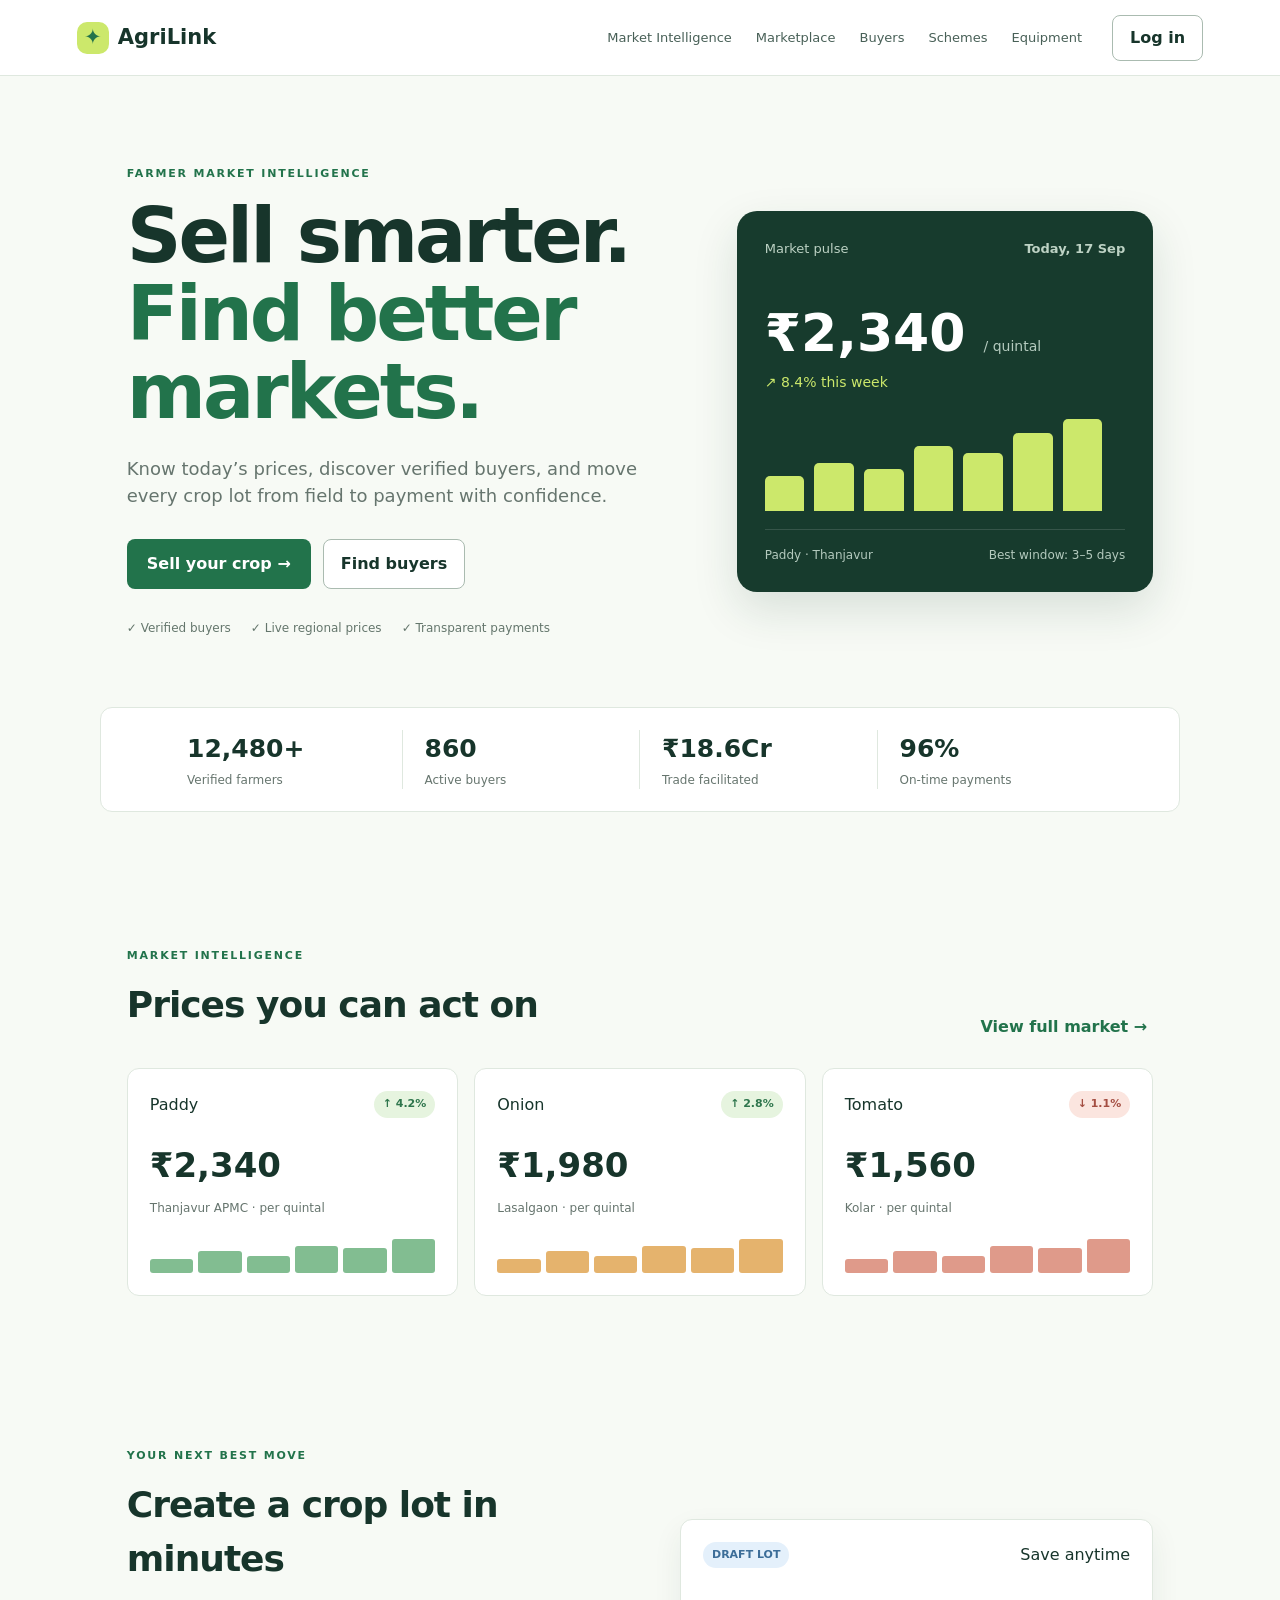
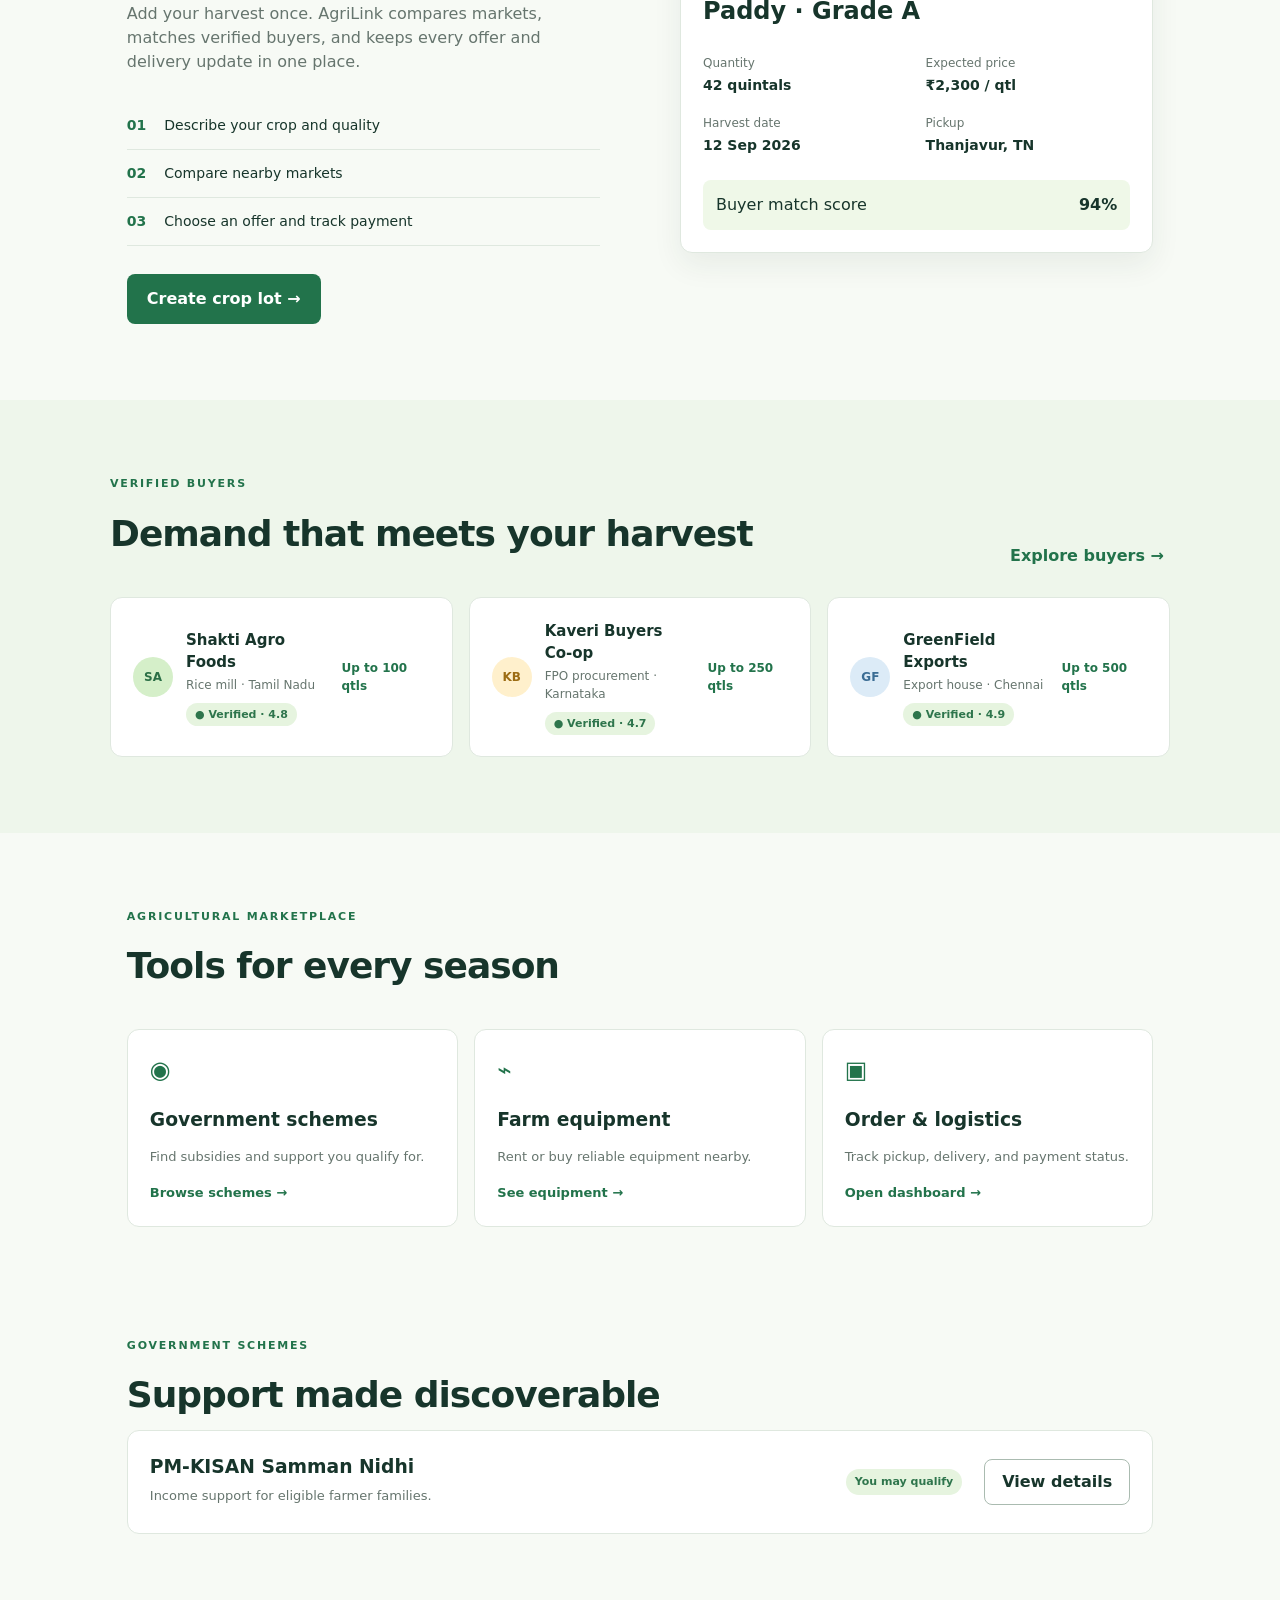
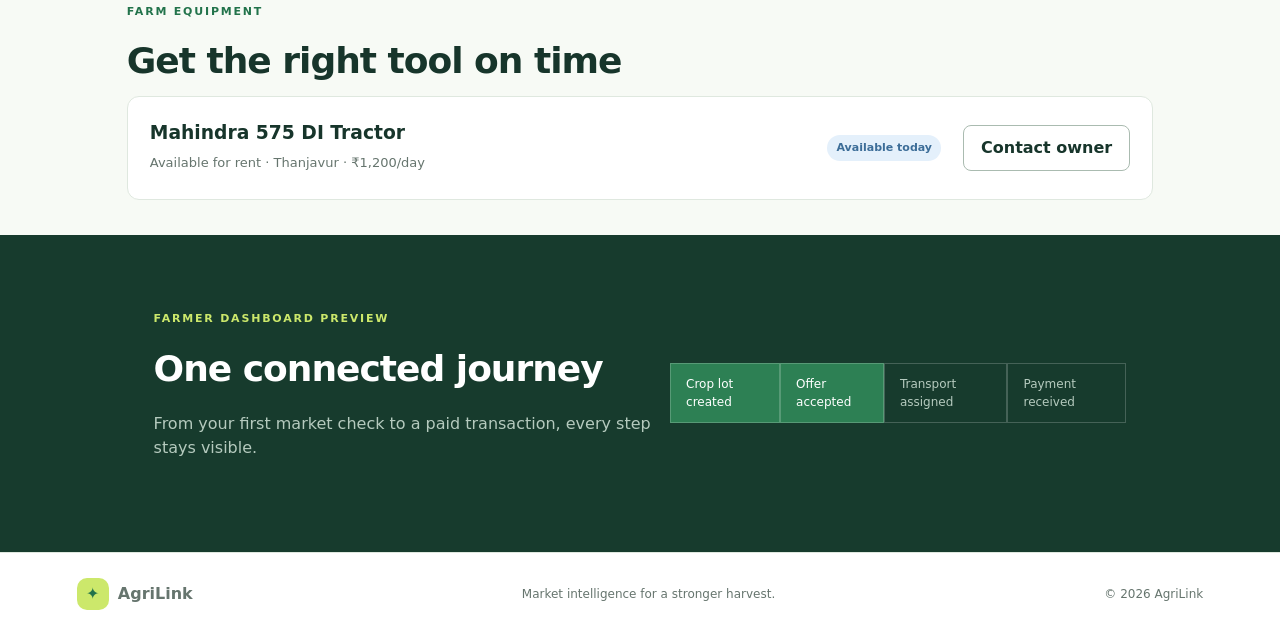
==== index.html @ 38c4ff01 "Add files via upload" ====
<!doctype html>
<html lang="en">
<head>
  <meta charset="UTF-8"><meta name="viewport" content="width=device-width,initial-scale=1">
  <meta name="description" content="AgriLink market intelligence and agricultural marketplace">
  <title>AgriLink | Sell smarter</title><link rel="stylesheet" href="style.css">
</head>
<body>
<header class="nav"><a class="brand" href="#home"><span class="brand-mark">✦</span><span id="brandName">AgriLink</span></a><nav><a href="#market">Market Intelligence</a><a href="#marketplace">Marketplace</a><a href="#buyers">Buyers</a><a href="#schemes">Schemes</a><a href="#equipment">Equipment</a></nav><button class="outline" id="loginBtn">Log in</button></header>
<main id="home">
<section class="hero"><div><p class="kicker">FARMER MARKET INTELLIGENCE</p><h1>Sell smarter.<br><em>Find better markets.</em></h1><p class="lead">Know today’s prices, discover verified buyers, and move every crop lot from field to payment with confidence.</p><div class="actions"><button class="primary" data-scroll="lot">Sell your crop →</button><button class="secondary" data-scroll="buyers">Find buyers</button></div><div class="trust"><span>✓ Verified buyers</span><span>✓ Live mandi prices</span><span>✓ Transparent payments</span></div></div><div class="hero-panel"><div class="panel-top"><span>Market pulse</span><strong>Today, 17 Sep</strong></div><div class="price-big">₹2,340 <small>/ quintal</small></div><div class="up">↗ 8.4% this week</div><div class="spark"><i></i><i></i><i></i><i></i><i></i><i></i><i></i></div><div class="panel-foot"><span>Paddy · Thanjavur</span><span>Best window: 3–5 days</span></div></div></section>
<section class="stats"><div><b>12,480+</b><span>Verified farmers</span></div><div><b>860</b><span>Active buyers</span></div><div><b>₹18.6Cr</b><span>Trade facilitated</span></div><div><b>96%</b><span>On-time payments</span></div></section>
<section id="market" class="section"><div class="section-head"><div><p class="kicker">MARKET INTELLIGENCE</p><h2>Prices you can act on</h2></div><button class="text-btn">View full market →</button></div><div class="grid-3"><article class="card price-card"><div class="row"><span>Paddy</span><span class="badge green">↑ 4.2%</span></div><strong>₹2,340</strong><small>Thanjavur APMC · per quintal</small><div class="bars"><i></i><i></i><i></i><i></i><i></i><i></i></div></article><article class="card price-card"><div class="row"><span>Onion</span><span class="badge green">↑ 2.8%</span></div><strong>₹1,980</strong><small>Lasalgaon · per quintal</small><div class="bars orange"><i></i><i></i><i></i><i></i><i></i><i></i></div></article><article class="card price-card"><div class="row"><span>Tomato</span><span class="badge red">↓ 1.1%</span></div><strong>₹1,560</strong><small>Kolar · per quintal</small><div class="bars redbar"><i></i><i></i><i></i><i></i><i></i><i></i></div></article></div></section>
<section id="lot" class="section split"><div><p class="kicker">YOUR NEXT BEST MOVE</p><h2>Create a crop lot in minutes</h2><p class="muted">Add your harvest once. AgriLink compares markets, matches verified buyers, and keeps every offer and delivery update in one place.</p><div class="steps"><div><b>01</b><span>Describe your crop and quality</span></div><div><b>02</b><span>Compare nearby markets</span></div><div><b>03</b><span>Choose an offer and track payment</span></div></div><button class="primary" id="createLot">Create crop lot →</button></div><div class="lot-card"><div class="row"><span class="badge blue">DRAFT LOT</span><span>Save anytime</span></div><h3>Paddy · Grade A</h3><div class="lot-grid"><span>Quantity<strong>42 quintals</strong></span><span>Expected price<strong>₹2,300 / qtl</strong></span><span>Harvest date<strong>12 Sep 2026</strong></span><span>Pickup<strong>Thanjavur, TN</strong></span></div><div class="match"><span>Buyer match score</span><strong>94%</strong></div></div></section>
<section id="buyers" class="section tinted"><div class="section-head"><div><p class="kicker">VERIFIED BUYERS</p><h2>Demand that meets your harvest</h2></div><button class="text-btn">Explore buyers →</button></div><div class="buyer-grid"><article class="buyer card"><span class="avatar">SA</span><div><h3>Shakti Agro Foods</h3><p>Rice mill · Tamil Nadu</p><span class="badge green">● Verified · 4.8</span></div><strong>Up to 100 qtls</strong></article><article class="buyer card"><span class="avatar amber">KB</span><div><h3>Kaveri Buyers Co-op</h3><p>FPO procurement · Karnataka</p><span class="badge green">● Verified · 4.7</span></div><strong>Up to 250 qtls</strong></article><article class="buyer card"><span class="avatar bluebg">GF</span><div><h3>GreenField Exports</h3><p>Export house · Chennai</p><span class="badge green">● Verified · 4.9</span></div><strong>Up to 500 qtls</strong></article></div></section>
<section id="marketplace" class="section"><div class="section-head"><div><p class="kicker">AGRICULTURAL MARKETPLACE</p><h2>Tools for every season</h2></div></div><div class="feature-grid"><article class="feature"><span>◉</span><h3>Government schemes</h3><p>Find subsidies and support you qualify for.</p><a href="#schemes">Browse schemes →</a></article><article class="feature"><span>⌁</span><h3>Farm equipment</h3><p>Rent or buy reliable equipment nearby.</p><a href="#equipment">See equipment →</a></article><article class="feature"><span>▣</span><h3>Order & logistics</h3><p>Track pickup, delivery, and payment status.</p><a href="#dashboard">Open dashboard →</a></article></div></section>
<section id="schemes" class="section compact"><p class="kicker">GOVERNMENT SCHEMES</p><h2>Support made discoverable</h2><div class="scheme"><div><h3>PM-KISAN Samman Nidhi</h3><p>Income support for eligible farmer families.</p></div><span class="badge green">You may qualify</span><button class="secondary">View details</button></div></section>
<section id="equipment" class="section compact"><p class="kicker">FARM EQUIPMENT</p><h2>Get the right tool on time</h2><div class="scheme"><div><h3>Mahindra 575 DI Tractor</h3><p>Available for rent · Thanjavur · ₹1,200/day</p></div><span class="badge blue">Available today</span><button class="secondary">Contact owner</button></div></section>
<section id="dashboard" class="section dashboard"><div><p class="kicker">FARMER DASHBOARD PREVIEW</p><h2>One connected journey</h2><p class="muted">From your first market check to a paid transaction, every step stays visible.</p></div><div class="timeline"><span class="done">Crop lot created</span><span class="done">Offer accepted</span><span>Transport assigned</span><span>Payment received</span></div></section>
</main><footer><div class="brand"><span class="brand-mark">✦</span>AgriLink</div><span>Market intelligence for a stronger harvest.</span><span>© 2026 AgriLink</span></footer><div id="toast" class="toast"></div><script src="script.js"></script>
</body></html>
---- style.css ----
:root{--ink:#17352b;--muted:#66756e;--green:#22734b;--lime:#cce86b;--paper:#f7faf5;--line:#dfe8df;--white:#fff}*{box-sizing:border-box}body{margin:0;font-family:Inter,system-ui,-apple-system,Segoe UI,sans-serif;color:var(--ink);background:var(--paper);line-height:1.5}a{color:inherit;text-decoration:none}.nav{height:76px;padding:0 6%;display:flex;align-items:center;gap:30px;background:#fff;border-bottom:1px solid var(--line);position:sticky;top:0;z-index:5}.brand{font-weight:800;font-size:21px;display:flex;align-items:center;gap:9px;margin-right:auto}.brand-mark{display:grid;place-items:center;background:var(--lime);width:32px;height:32px;border-radius:10px;color:var(--green)}nav{display:flex;gap:24px;font-size:13px;color:#486057}nav a:hover{color:var(--green)}button{font:inherit;border:0;cursor:pointer}.outline,.secondary{padding:10px 17px;border:1px solid #aabbb0;border-radius:8px;background:#fff;color:var(--ink);font-weight:650}.primary{background:var(--green);color:#fff;padding:13px 20px;border-radius:8px;font-weight:700}.primary:hover{background:#185b3a}.hero{max-width:1180px;margin:auto;padding:90px 6% 70px;display:grid;grid-template-columns:1.12fr .88fr;gap:80px;align-items:center}.kicker{font-size:11px;letter-spacing:1.8px;font-weight:800;color:var(--green);margin:0 0 14px}.hero h1{font-size:clamp(44px,6vw,76px);line-height:1.03;letter-spacing:-3px;margin:0 0 24px}.hero h1 em{font-style:normal;color:var(--green)}.lead{font-size:18px;color:var(--muted);max-width:560px}.actions{display:flex;gap:12px;margin:30px 0}.trust{display:flex;gap:20px;color:#64766c;font-size:12px}.hero-panel{background:#173b2d;color:#fff;border-radius:20px;padding:28px;box-shadow:0 18px 45px #173b2d22}.panel-top,.row,.panel-foot{display:flex;justify-content:space-between;align-items:center}.panel-top{color:#bdd2c4;font-size:13px}.price-big{font-size:52px;font-weight:750;margin-top:35px}.price-big small{font-size:14px;font-weight:400;color:#b4cabe}.up{color:var(--lime);font-size:14px}.spark{height:100px;display:flex;align-items:end;gap:10px;margin:18px 0}.spark i{display:block;width:11%;background:var(--lime);border-radius:5px 5px 0 0}.spark i:nth-child(1){height:35%}.spark i:nth-child(2){height:48%}.spark i:nth-child(3){height:42%}.spark i:nth-child(4){height:65%}.spark i:nth-child(5){height:58%}.spark i:nth-child(6){height:78%}.spark i:nth-child(7){height:92%}.panel-foot{font-size:12px;color:#b4cabe;border-top:1px solid #ffffff22;padding-top:16px}.stats{display:grid;grid-template-columns:repeat(4,1fr);max-width:1080px;margin:0 auto 60px;padding:22px 5%;background:#fff;border:1px solid var(--line);border-radius:12px}.stats div{display:flex;flex-direction:column;gap:3px;border-right:1px solid var(--line);padding-left:22px}.stats div:last-child{border:0}.stats b{font-size:25px}.stats span,small{font-size:12px;color:var(--muted)}.section{max-width:1180px;margin:auto;padding:76px 6%}.section-head{display:flex;justify-content:space-between;align-items:end;margin-bottom:28px}.section h2{font-size:36px;letter-spacing:-1px;margin:0 0 8px}.text-btn{background:none;color:var(--green);font-weight:700}.grid-3,.buyer-grid,.feature-grid{display:grid;grid-template-columns:repeat(3,1fr);gap:16px}.card,.feature,.scheme,.lot-card{background:#fff;border:1px solid var(--line);border-radius:12px;padding:22px}.price-card strong{font-size:34px;display:block;margin:22px 0 4px}.badge{font-size:11px;padding:5px 9px;border-radius:20px;font-weight:700}.green{background:#e6f4df;color:#2e754c}.red{background:#fbe5df;color:#a44e42}.blue{background:#e4f0fb;color:#3c6d98}.bars{height:34px;display:flex;gap:5px;align-items:end;margin-top:20px}.bars i{flex:1;background:#82bd91;border-radius:3px;height:40%}.bars i:nth-child(2){height:65%}.bars i:nth-child(3){height:50%}.bars i:nth-child(4){height:80%}.bars i:nth-child(5){height:72%}.bars i:nth-child(6){height:100%}.orange i{background:#e5b36d}.redbar i{background:#df9a8a}.split{display:grid;grid-template-columns:1fr 1fr;gap:80px;align-items:center}.muted{color:var(--muted)}.steps{margin:28px 0}.steps div{display:flex;gap:18px;padding:13px 0;border-bottom:1px solid var(--line);font-size:14px}.steps b{color:var(--green)}.lot-card{box-shadow:0 12px 30px #173b2d12}.lot-card h3{font-size:24px;margin:25px 0}.lot-grid{display:grid;grid-template-columns:1fr 1fr;gap:18px}.lot-grid span{color:var(--muted);font-size:12px}.lot-grid strong{display:block;color:var(--ink);font-size:14px;margin-top:3px}.match{margin-top:24px;background:#eff8e8;border-radius:8px;padding:13px;display:flex;justify-content:space-between}.tinted{max-width:none;padding-left:calc((100% - 1060px)/2);padding-right:calc((100% - 1060px)/2);background:#eef6eb}.buyer{display:flex;align-items:center;gap:13px}.buyer h3{font-size:15px;margin:0}.buyer p{margin:2px 0 7px;color:var(--muted);font-size:12px}.buyer>strong{margin-left:auto;font-size:12px;color:var(--green)}.avatar{width:40px;height:40px;border-radius:50%;display:grid;place-items:center;background:#d5efc9;color:#2b6f46;font-size:12px;font-weight:800;flex:none}.amber{background:#fff0cc;color:#9c6c13}.bluebg{background:#dcebf7;color:#3b6d94}.feature span{font-size:24px;color:var(--green)}.feature h3{margin:18px 0 5px}.feature p{color:var(--muted);font-size:13px}.feature a{font-size:13px;color:var(--green);font-weight:700}.compact{padding-top:35px;padding-bottom:35px}.scheme{display:flex;align-items:center;gap:22px}.scheme div{flex:1}.scheme h3{margin:0}.scheme p{margin:5px 0;color:var(--muted);font-size:13px}.dashboard{display:flex;justify-content:space-between;align-items:center;background:#173b2d;color:#fff;max-width:none;padding-left:12%;padding-right:12%}.dashboard .kicker{color:var(--lime)}.dashboard .muted{color:#b5cabe}.timeline{display:flex;gap:0}.timeline span{padding:11px 15px;border:1px solid #ffffff33;color:#b5cabe;font-size:12px}.timeline .done{background:#2d8054;color:#fff}.toast{position:fixed;bottom:25px;right:25px;background:#173b2d;color:#fff;padding:13px 17px;border-radius:8px;opacity:0;transform:translateY(10px);transition:.25s}.toast.show{opacity:1;transform:none}footer{display:flex;justify-content:space-between;align-items:center;padding:25px 6%;font-size:12px;color:var(--muted);background:#fff;border-top:1px solid var(--line)}footer .brand{margin:0;font-size:16px}@media(max-width:800px){nav{display:none}.hero,.split{grid-template-columns:1fr;gap:35px;padding-top:55px}.stats{grid-template-columns:1fr 1fr;gap:20px}.stats div:nth-child(2){border:0}.grid-3,.buyer-grid,.feature-grid{grid-template-columns:1fr}.section{padding:55px 6%}.tinted{padding-left:6%;padding-right:6%}.dashboard{display:block;padding-left:6%;padding-right:6%}.timeline{margin-top:25px;flex-wrap:wrap}.timeline span{flex:1;min-width:130px}.trust{flex-wrap:wrap}.scheme{align-items:flex-start;flex-direction:column;gap:12px}footer{flex-direction:column;gap:10px;align-items:flex-start}}
/* View navigation */
.view-mode main>section{display:none}.view-mode main>section.active{display:block}.view-mode main>section.hero.active{display:grid}
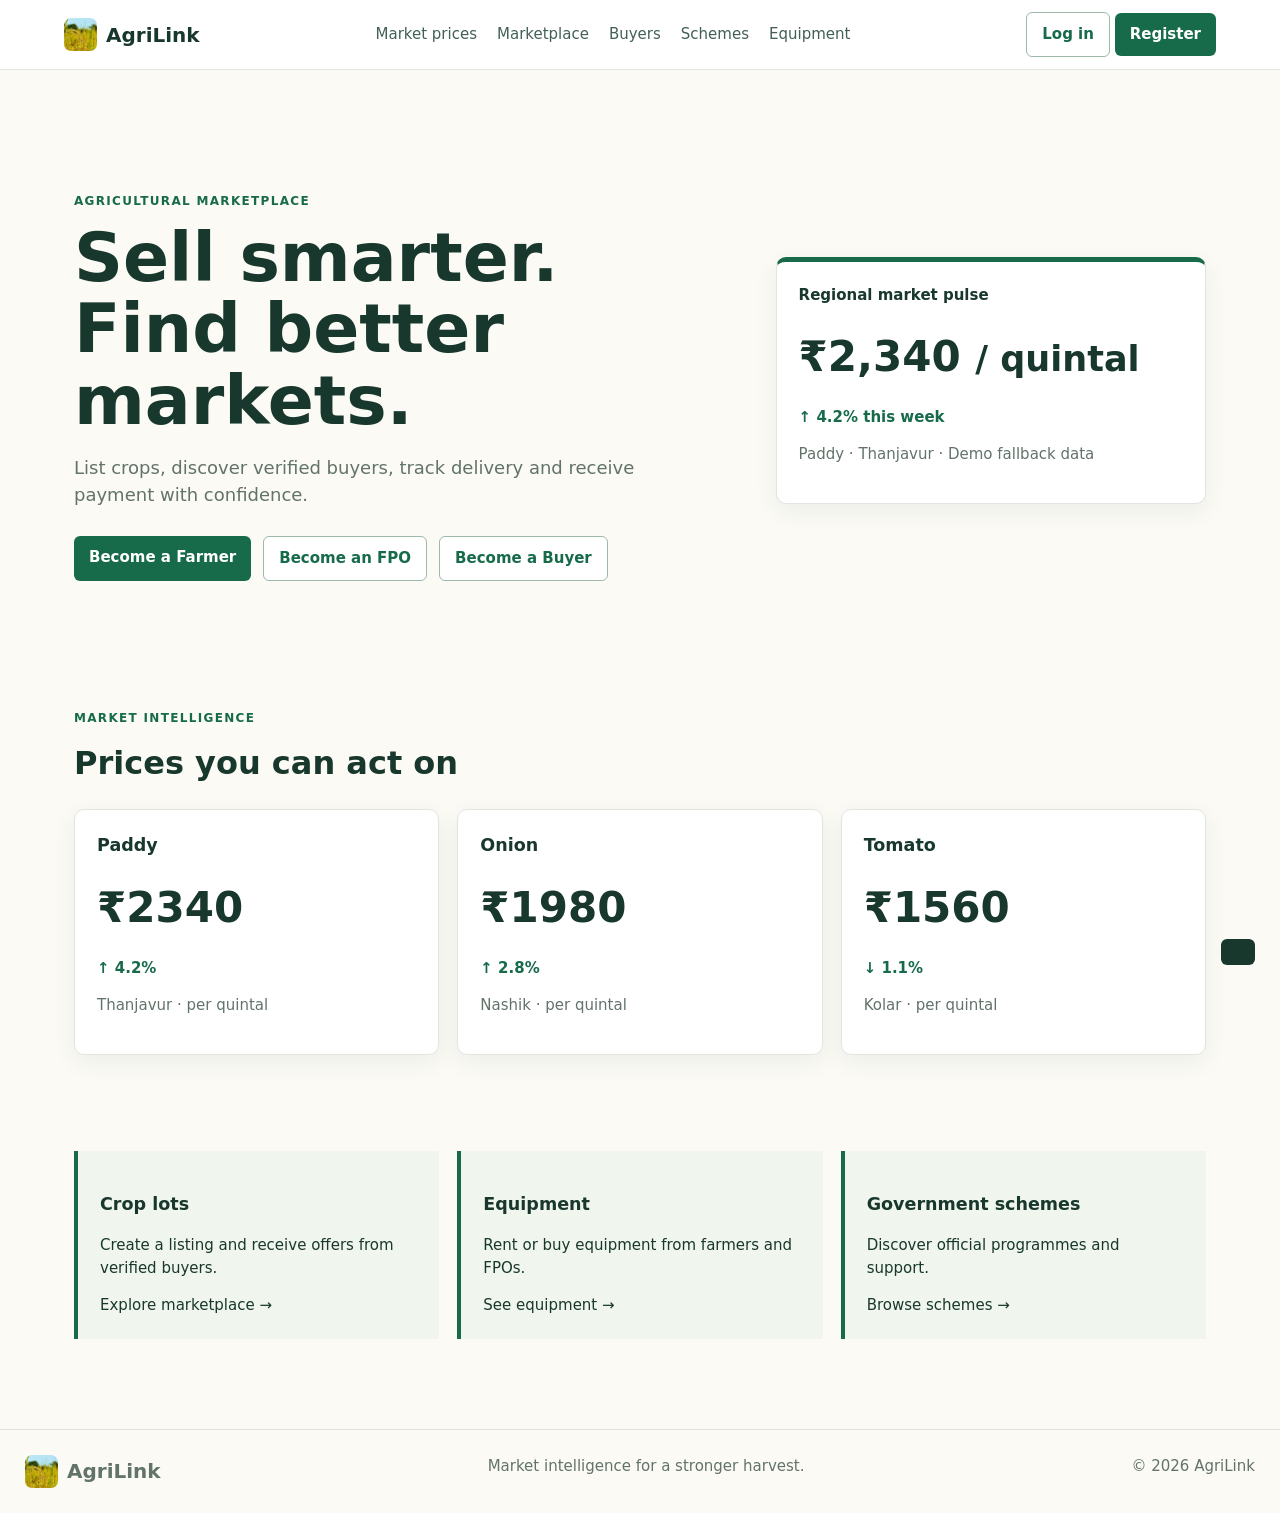
==== commit 55a00172: "Add files via upload" ====
--- a/index.html
+++ b/index.html
@@ -1,21 +1,3 @@
 <!doctype html>
-<html lang="en">
-<head>
-  <meta charset="UTF-8"><meta name="viewport" content="width=device-width,initial-scale=1">
-  <meta name="description" content="AgriLink market intelligence and agricultural marketplace">
-  <title>AgriLink | Sell smarter</title><link rel="stylesheet" href="style.css">
-</head>
-<body>
-<header class="nav"><a class="brand" href="#home"><span class="brand-mark">✦</span><span id="brandName">AgriLink</span></a><nav><a href="#market">Market Intelligence</a><a href="#marketplace">Marketplace</a><a href="#buyers">Buyers</a><a href="#schemes">Schemes</a><a href="#equipment">Equipment</a></nav><button class="outline" id="loginBtn">Log in</button></header>
-<main id="home">
-<section class="hero"><div><p class="kicker">FARMER MARKET INTELLIGENCE</p><h1>Sell smarter.<br><em>Find better markets.</em></h1><p class="lead">Know today’s prices, discover verified buyers, and move every crop lot from field to payment with confidence.</p><div class="actions"><button class="primary" data-scroll="lot">Sell your crop →</button><button class="secondary" data-scroll="buyers">Find buyers</button></div><div class="trust"><span>✓ Verified buyers</span><span>✓ Live mandi prices</span><span>✓ Transparent payments</span></div></div><div class="hero-panel"><div class="panel-top"><span>Market pulse</span><strong>Today, 17 Sep</strong></div><div class="price-big">₹2,340 <small>/ quintal</small></div><div class="up">↗ 8.4% this week</div><div class="spark"><i></i><i></i><i></i><i></i><i></i><i></i><i></i></div><div class="panel-foot"><span>Paddy · Thanjavur</span><span>Best window: 3–5 days</span></div></div></section>
-<section class="stats"><div><b>12,480+</b><span>Verified farmers</span></div><div><b>860</b><span>Active buyers</span></div><div><b>₹18.6Cr</b><span>Trade facilitated</span></div><div><b>96%</b><span>On-time payments</span></div></section>
-<section id="market" class="section"><div class="section-head"><div><p class="kicker">MARKET INTELLIGENCE</p><h2>Prices you can act on</h2></div><button class="text-btn">View full market →</button></div><div class="grid-3"><article class="card price-card"><div class="row"><span>Paddy</span><span class="badge green">↑ 4.2%</span></div><strong>₹2,340</strong><small>Thanjavur APMC · per quintal</small><div class="bars"><i></i><i></i><i></i><i></i><i></i><i></i></div></article><article class="card price-card"><div class="row"><span>Onion</span><span class="badge green">↑ 2.8%</span></div><strong>₹1,980</strong><small>Lasalgaon · per quintal</small><div class="bars orange"><i></i><i></i><i></i><i></i><i></i><i></i></div></article><article class="card price-card"><div class="row"><span>Tomato</span><span class="badge red">↓ 1.1%</span></div><strong>₹1,560</strong><small>Kolar · per quintal</small><div class="bars redbar"><i></i><i></i><i></i><i></i><i></i><i></i></div></article></div></section>
-<section id="lot" class="section split"><div><p class="kicker">YOUR NEXT BEST MOVE</p><h2>Create a crop lot in minutes</h2><p class="muted">Add your harvest once. AgriLink compares markets, matches verified buyers, and keeps every offer and delivery update in one place.</p><div class="steps"><div><b>01</b><span>Describe your crop and quality</span></div><div><b>02</b><span>Compare nearby markets</span></div><div><b>03</b><span>Choose an offer and track payment</span></div></div><button class="primary" id="createLot">Create crop lot →</button></div><div class="lot-card"><div class="row"><span class="badge blue">DRAFT LOT</span><span>Save anytime</span></div><h3>Paddy · Grade A</h3><div class="lot-grid"><span>Quantity<strong>42 quintals</strong></span><span>Expected price<strong>₹2,300 / qtl</strong></span><span>Harvest date<strong>12 Sep 2026</strong></span><span>Pickup<strong>Thanjavur, TN</strong></span></div><div class="match"><span>Buyer match score</span><strong>94%</strong></div></div></section>
-<section id="buyers" class="section tinted"><div class="section-head"><div><p class="kicker">VERIFIED BUYERS</p><h2>Demand that meets your harvest</h2></div><button class="text-btn">Explore buyers →</button></div><div class="buyer-grid"><article class="buyer card"><span class="avatar">SA</span><div><h3>Shakti Agro Foods</h3><p>Rice mill · Tamil Nadu</p><span class="badge green">● Verified · 4.8</span></div><strong>Up to 100 qtls</strong></article><article class="buyer card"><span class="avatar amber">KB</span><div><h3>Kaveri Buyers Co-op</h3><p>FPO procurement · Karnataka</p><span class="badge green">● Verified · 4.7</span></div><strong>Up to 250 qtls</strong></article><article class="buyer card"><span class="avatar bluebg">GF</span><div><h3>GreenField Exports</h3><p>Export house · Chennai</p><span class="badge green">● Verified · 4.9</span></div><strong>Up to 500 qtls</strong></article></div></section>
-<section id="marketplace" class="section"><div class="section-head"><div><p class="kicker">AGRICULTURAL MARKETPLACE</p><h2>Tools for every season</h2></div></div><div class="feature-grid"><article class="feature"><span>◉</span><h3>Government schemes</h3><p>Find subsidies and support you qualify for.</p><a href="#schemes">Browse schemes →</a></article><article class="feature"><span>⌁</span><h3>Farm equipment</h3><p>Rent or buy reliable equipment nearby.</p><a href="#equipment">See equipment →</a></article><article class="feature"><span>▣</span><h3>Order & logistics</h3><p>Track pickup, delivery, and payment status.</p><a href="#dashboard">Open dashboard →</a></article></div></section>
-<section id="schemes" class="section compact"><p class="kicker">GOVERNMENT SCHEMES</p><h2>Support made discoverable</h2><div class="scheme"><div><h3>PM-KISAN Samman Nidhi</h3><p>Income support for eligible farmer families.</p></div><span class="badge green">You may qualify</span><button class="secondary">View details</button></div></section>
-<section id="equipment" class="section compact"><p class="kicker">FARM EQUIPMENT</p><h2>Get the right tool on time</h2><div class="scheme"><div><h3>Mahindra 575 DI Tractor</h3><p>Available for rent · Thanjavur · ₹1,200/day</p></div><span class="badge blue">Available today</span><button class="secondary">Contact owner</button></div></section>
-<section id="dashboard" class="section dashboard"><div><p class="kicker">FARMER DASHBOARD PREVIEW</p><h2>One connected journey</h2><p class="muted">From your first market check to a paid transaction, every step stays visible.</p></div><div class="timeline"><span class="done">Crop lot created</span><span class="done">Offer accepted</span><span>Transport assigned</span><span>Payment received</span></div></section>
-</main><footer><div class="brand"><span class="brand-mark">✦</span>AgriLink</div><span>Market intelligence for a stronger harvest.</span><span>© 2026 AgriLink</span></footer><div id="toast" class="toast"></div><script src="script.js"></script>
-</body></html>
+<html lang="en"><head><meta charset="utf-8"><meta name="viewport" content="width=device-width,initial-scale=1"><meta name="description" content="AgriLink agricultural marketplace"><title>AgriLink</title><link rel="stylesheet" href="style.css"></head>
+<body><div id="app"></div><div id="toast" class="toast" aria-live="polite"></div><script src="config.js"></script><script type="module" src="app.js"></script></body></html>
--- a/style.css
+++ b/style.css
@@ -1,3 +1 @@
-:root{--ink:#17352b;--muted:#66756e;--green:#22734b;--lime:#cce86b;--paper:#f7faf5;--line:#dfe8df;--white:#fff}*{box-sizing:border-box}body{margin:0;font-family:Inter,system-ui,-apple-system,Segoe UI,sans-serif;color:var(--ink);background:var(--paper);line-height:1.5}a{color:inherit;text-decoration:none}.nav{height:76px;padding:0 6%;display:flex;align-items:center;gap:30px;background:#fff;border-bottom:1px solid var(--line);position:sticky;top:0;z-index:5}.brand{font-weight:800;font-size:21px;display:flex;align-items:center;gap:9px;margin-right:auto}.brand-mark{display:grid;place-items:center;background:var(--lime);width:32px;height:32px;border-radius:10px;color:var(--green)}nav{display:flex;gap:24px;font-size:13px;color:#486057}nav a:hover{color:var(--green)}button{font:inherit;border:0;cursor:pointer}.outline,.secondary{padding:10px 17px;border:1px solid #aabbb0;border-radius:8px;background:#fff;color:var(--ink);font-weight:650}.primary{background:var(--green);color:#fff;padding:13px 20px;border-radius:8px;font-weight:700}.primary:hover{background:#185b3a}.hero{max-width:1180px;margin:auto;padding:90px 6% 70px;display:grid;grid-template-columns:1.12fr .88fr;gap:80px;align-items:center}.kicker{font-size:11px;letter-spacing:1.8px;font-weight:800;color:var(--green);margin:0 0 14px}.hero h1{font-size:clamp(44px,6vw,76px);line-height:1.03;letter-spacing:-3px;margin:0 0 24px}.hero h1 em{font-style:normal;color:var(--green)}.lead{font-size:18px;color:var(--muted);max-width:560px}.actions{display:flex;gap:12px;margin:30px 0}.trust{display:flex;gap:20px;color:#64766c;font-size:12px}.hero-panel{background:#173b2d;color:#fff;border-radius:20px;padding:28px;box-shadow:0 18px 45px #173b2d22}.panel-top,.row,.panel-foot{display:flex;justify-content:space-between;align-items:center}.panel-top{color:#bdd2c4;font-size:13px}.price-big{font-size:52px;font-weight:750;margin-top:35px}.price-big small{font-size:14px;font-weight:400;color:#b4cabe}.up{color:var(--lime);font-size:14px}.spark{height:100px;display:flex;align-items:end;gap:10px;margin:18px 0}.spark i{display:block;width:11%;background:var(--lime);border-radius:5px 5px 0 0}.spark i:nth-child(1){height:35%}.spark i:nth-child(2){height:48%}.spark i:nth-child(3){height:42%}.spark i:nth-child(4){height:65%}.spark i:nth-child(5){height:58%}.spark i:nth-child(6){height:78%}.spark i:nth-child(7){height:92%}.panel-foot{font-size:12px;color:#b4cabe;border-top:1px solid #ffffff22;padding-top:16px}.stats{display:grid;grid-template-columns:repeat(4,1fr);max-width:1080px;margin:0 auto 60px;padding:22px 5%;background:#fff;border:1px solid var(--line);border-radius:12px}.stats div{display:flex;flex-direction:column;gap:3px;border-right:1px solid var(--line);padding-left:22px}.stats div:last-child{border:0}.stats b{font-size:25px}.stats span,small{font-size:12px;color:var(--muted)}.section{max-width:1180px;margin:auto;padding:76px 6%}.section-head{display:flex;justify-content:space-between;align-items:end;margin-bottom:28px}.section h2{font-size:36px;letter-spacing:-1px;margin:0 0 8px}.text-btn{background:none;color:var(--green);font-weight:700}.grid-3,.buyer-grid,.feature-grid{display:grid;grid-template-columns:repeat(3,1fr);gap:16px}.card,.feature,.scheme,.lot-card{background:#fff;border:1px solid var(--line);border-radius:12px;padding:22px}.price-card strong{font-size:34px;display:block;margin:22px 0 4px}.badge{font-size:11px;padding:5px 9px;border-radius:20px;font-weight:700}.green{background:#e6f4df;color:#2e754c}.red{background:#fbe5df;color:#a44e42}.blue{background:#e4f0fb;color:#3c6d98}.bars{height:34px;display:flex;gap:5px;align-items:end;margin-top:20px}.bars i{flex:1;background:#82bd91;border-radius:3px;height:40%}.bars i:nth-child(2){height:65%}.bars i:nth-child(3){height:50%}.bars i:nth-child(4){height:80%}.bars i:nth-child(5){height:72%}.bars i:nth-child(6){height:100%}.orange i{background:#e5b36d}.redbar i{background:#df9a8a}.split{display:grid;grid-template-columns:1fr 1fr;gap:80px;align-items:center}.muted{color:var(--muted)}.steps{margin:28px 0}.steps div{display:flex;gap:18px;padding:13px 0;border-bottom:1px solid var(--line);font-size:14px}.steps b{color:var(--green)}.lot-card{box-shadow:0 12px 30px #173b2d12}.lot-card h3{font-size:24px;margin:25px 0}.lot-grid{display:grid;grid-template-columns:1fr 1fr;gap:18px}.lot-grid span{color:var(--muted);font-size:12px}.lot-grid strong{display:block;color:var(--ink);font-size:14px;margin-top:3px}.match{margin-top:24px;background:#eff8e8;border-radius:8px;padding:13px;display:flex;justify-content:space-between}.tinted{max-width:none;padding-left:calc((100% - 1060px)/2);padding-right:calc((100% - 1060px)/2);background:#eef6eb}.buyer{display:flex;align-items:center;gap:13px}.buyer h3{font-size:15px;margin:0}.buyer p{margin:2px 0 7px;color:var(--muted);font-size:12px}.buyer>strong{margin-left:auto;font-size:12px;color:var(--green)}.avatar{width:40px;height:40px;border-radius:50%;display:grid;place-items:center;background:#d5efc9;color:#2b6f46;font-size:12px;font-weight:800;flex:none}.amber{background:#fff0cc;color:#9c6c13}.bluebg{background:#dcebf7;color:#3b6d94}.feature span{font-size:24px;color:var(--green)}.feature h3{margin:18px 0 5px}.feature p{color:var(--muted);font-size:13px}.feature a{font-size:13px;color:var(--green);font-weight:700}.compact{padding-top:35px;padding-bottom:35px}.scheme{display:flex;align-items:center;gap:22px}.scheme div{flex:1}.scheme h3{margin:0}.scheme p{margin:5px 0;color:var(--muted);font-size:13px}.dashboard{display:flex;justify-content:space-between;align-items:center;background:#173b2d;color:#fff;max-width:none;padding-left:12%;padding-right:12%}.dashboard .kicker{color:var(--lime)}.dashboard .muted{color:#b5cabe}.timeline{display:flex;gap:0}.timeline span{padding:11px 15px;border:1px solid #ffffff33;color:#b5cabe;font-size:12px}.timeline .done{background:#2d8054;color:#fff}.toast{position:fixed;bottom:25px;right:25px;background:#173b2d;color:#fff;padding:13px 17px;border-radius:8px;opacity:0;transform:translateY(10px);transition:.25s}.toast.show{opacity:1;transform:none}footer{display:flex;justify-content:space-between;align-items:center;padding:25px 6%;font-size:12px;color:var(--muted);background:#fff;border-top:1px solid var(--line)}footer .brand{margin:0;font-size:16px}@media(max-width:800px){nav{display:none}.hero,.split{grid-template-columns:1fr;gap:35px;padding-top:55px}.stats{grid-template-columns:1fr 1fr;gap:20px}.stats div:nth-child(2){border:0}.grid-3,.buyer-grid,.feature-grid{grid-template-columns:1fr}.section{padding:55px 6%}.tinted{padding-left:6%;padding-right:6%}.dashboard{display:block;padding-left:6%;padding-right:6%}.timeline{margin-top:25px;flex-wrap:wrap}.timeline span{flex:1;min-width:130px}.trust{flex-wrap:wrap}.scheme{align-items:flex-start;flex-direction:column;gap:12px}footer{flex-direction:column;gap:10px;align-items:flex-start}}
-/* View navigation */
-.view-mode main>section{display:none}.view-mode main>section.active{display:block}.view-mode main>section.hero.active{display:grid}
+:root{--ink:#18382d;--green:#176b4a;--cream:#fbfaf5;--line:#dfe6df;--muted:#62736a;--red:#b33a31;--amber:#a86500}*{box-sizing:border-box}body{margin:0;background:var(--cream);color:var(--ink);font:15px/1.5 Inter,ui-sans-serif,system-ui,sans-serif}a{color:inherit;text-decoration:none}button,input,select,textarea{font:inherit}button{cursor:pointer;border:0}.nav{height:70px;padding:0 clamp(18px,5vw,78px);display:flex;align-items:center;justify-content:space-between;background:#fff;border-bottom:1px solid var(--line);gap:16px;position:sticky;top:0;z-index:3}.brand{display:flex;align-items:center;gap:9px;font-weight:800;font-size:20px;white-space:nowrap}.logo{width:33px;height:33px;border-radius:7px;object-fit:cover}.nav-links{display:flex;gap:20px;color:#426055}.button,.ghost,.danger{padding:10px 15px;border-radius:6px;font-weight:700;display:inline-block}.button{background:var(--green);color:white}.ghost{background:white;color:var(--green);border:1px solid #9db9a8}.danger{background:var(--red);color:#fff}.wrap{max-width:1180px;margin:auto;padding:42px 24px}.hero{padding:68px 0;display:grid;grid-template-columns:1.2fr .8fr;gap:56px;align-items:center}.eyebrow{color:var(--green);font-weight:800;letter-spacing:.11em;font-size:12px}.hero h1{font-size:clamp(38px,6vw,68px);line-height:1.05;margin:12px 0 18px}.lead{font-size:18px;color:var(--muted);max-width:610px}.actions{display:flex;gap:12px;margin-top:28px;flex-wrap:wrap}.pulse,.card{background:#fff;border:1px solid var(--line);border-radius:10px;padding:22px;box-shadow:0 7px 25px #143a2410}.pulse{border-top:5px solid var(--green)}.price{font-size:42px;font-weight:800;margin:18px 0}.up{color:var(--green);font-weight:700}.grid{display:grid;grid-template-columns:repeat(3,1fr);gap:18px}.section{padding:48px 0}.section h2{font-size:32px;margin:5px 0 22px}.card h3{margin:0 0 6px}.muted{color:var(--muted)}.badge{display:inline-block;padding:3px 9px;border-radius:999px;font-size:12px;font-weight:700;background:#edf2ee;color:#365447}.badge.Pending{background:#fff0d5;color:#8a5600}.badge.Confirmed,.badge.Paid,.badge.Delivered,.badge.approved{background:#dff3e4;color:#176b4a}.badge.Cancelled,.badge.Failed,.badge.rejected,.badge.suspended{background:#fae2df;color:#9a3028}.feature{padding:22px;border-left:4px solid var(--green);background:#f0f5ed}.footer{border-top:1px solid var(--line);padding:25px;display:flex;justify-content:space-between;gap:16px;color:var(--muted)}.auth{min-height:100vh;display:grid;place-items:center;padding:25px;background:#eff4ee}.authbox{width:min(560px,100%);background:#fff;padding:34px;border:1px solid var(--line);border-radius:10px}.authbox h1{margin-top:0}.field{display:grid;gap:6px;margin:14px 0}.field input,.field select,.field textarea{border:1px solid #bdcbbf;border-radius:6px;padding:11px;background:#fff}.roles{display:grid;grid-template-columns:repeat(3,1fr);gap:9px;margin:17px 0}.role{border:2px solid var(--line);padding:14px;text-align:left;border-radius:7px;background:#fff}.role.selected{border-color:var(--green);background:#edf7ef}.layout{display:grid;grid-template-columns:230px 1fr;min-height:calc(100vh - 70px)}.side{background:#123d2b;color:#eff9ef;padding:21px 15px}.side a{display:block;padding:10px 12px;border-radius:5px;margin:3px 0}.side a:hover,.side a.active{background:#286046}.main{padding:35px;overflow:auto}.head{display:flex;justify-content:space-between;align-items:center;gap:15px;margin-bottom:25px}.stat{font-size:29px;font-weight:800}.toolbar{display:flex;gap:10px;flex-wrap:wrap;margin-bottom:16px}.toolbar input,.toolbar select{padding:9px;border:1px solid var(--line);border-radius:5px;background:#fff}table{border-collapse:collapse;width:100%;background:#fff;border:1px solid var(--line)}th,td{text-align:left;padding:12px;border-bottom:1px solid var(--line);vertical-align:middle}th{font-size:12px;text-transform:uppercase;color:var(--muted)}.toast{position:fixed;bottom:25px;right:25px;background:#18382d;color:#fff;padding:13px 17px;border-radius:6px;transform:translateY(90px);transition:.2s;z-index:8}.toast.show{transform:none}.empty{padding:40px;text-align:center;color:var(--muted);background:#fff;border:1px dashed var(--line)}.notice{padding:12px;background:#fff3d9;border-left:3px solid var(--amber);margin:14px 0}.modal{position:fixed;inset:0;background:#0b211880;display:grid;place-items:center;padding:20px;z-index:9}.modal>div{background:#fff;padding:25px;border-radius:9px;width:min(560px,100%)}.list{display:grid;gap:12px}@media(max-width:800px){.nav-links{display:none}.hero,.layout{grid-template-columns:1fr}.grid{grid-template-columns:1fr}.side{display:flex;gap:4px;overflow:auto;padding:8px}.side a{white-space:nowrap}.main{padding:22px}.footer{display:block}.footer>*{display:block;margin:8px 0}.roles{grid-template-columns:1fr}}
